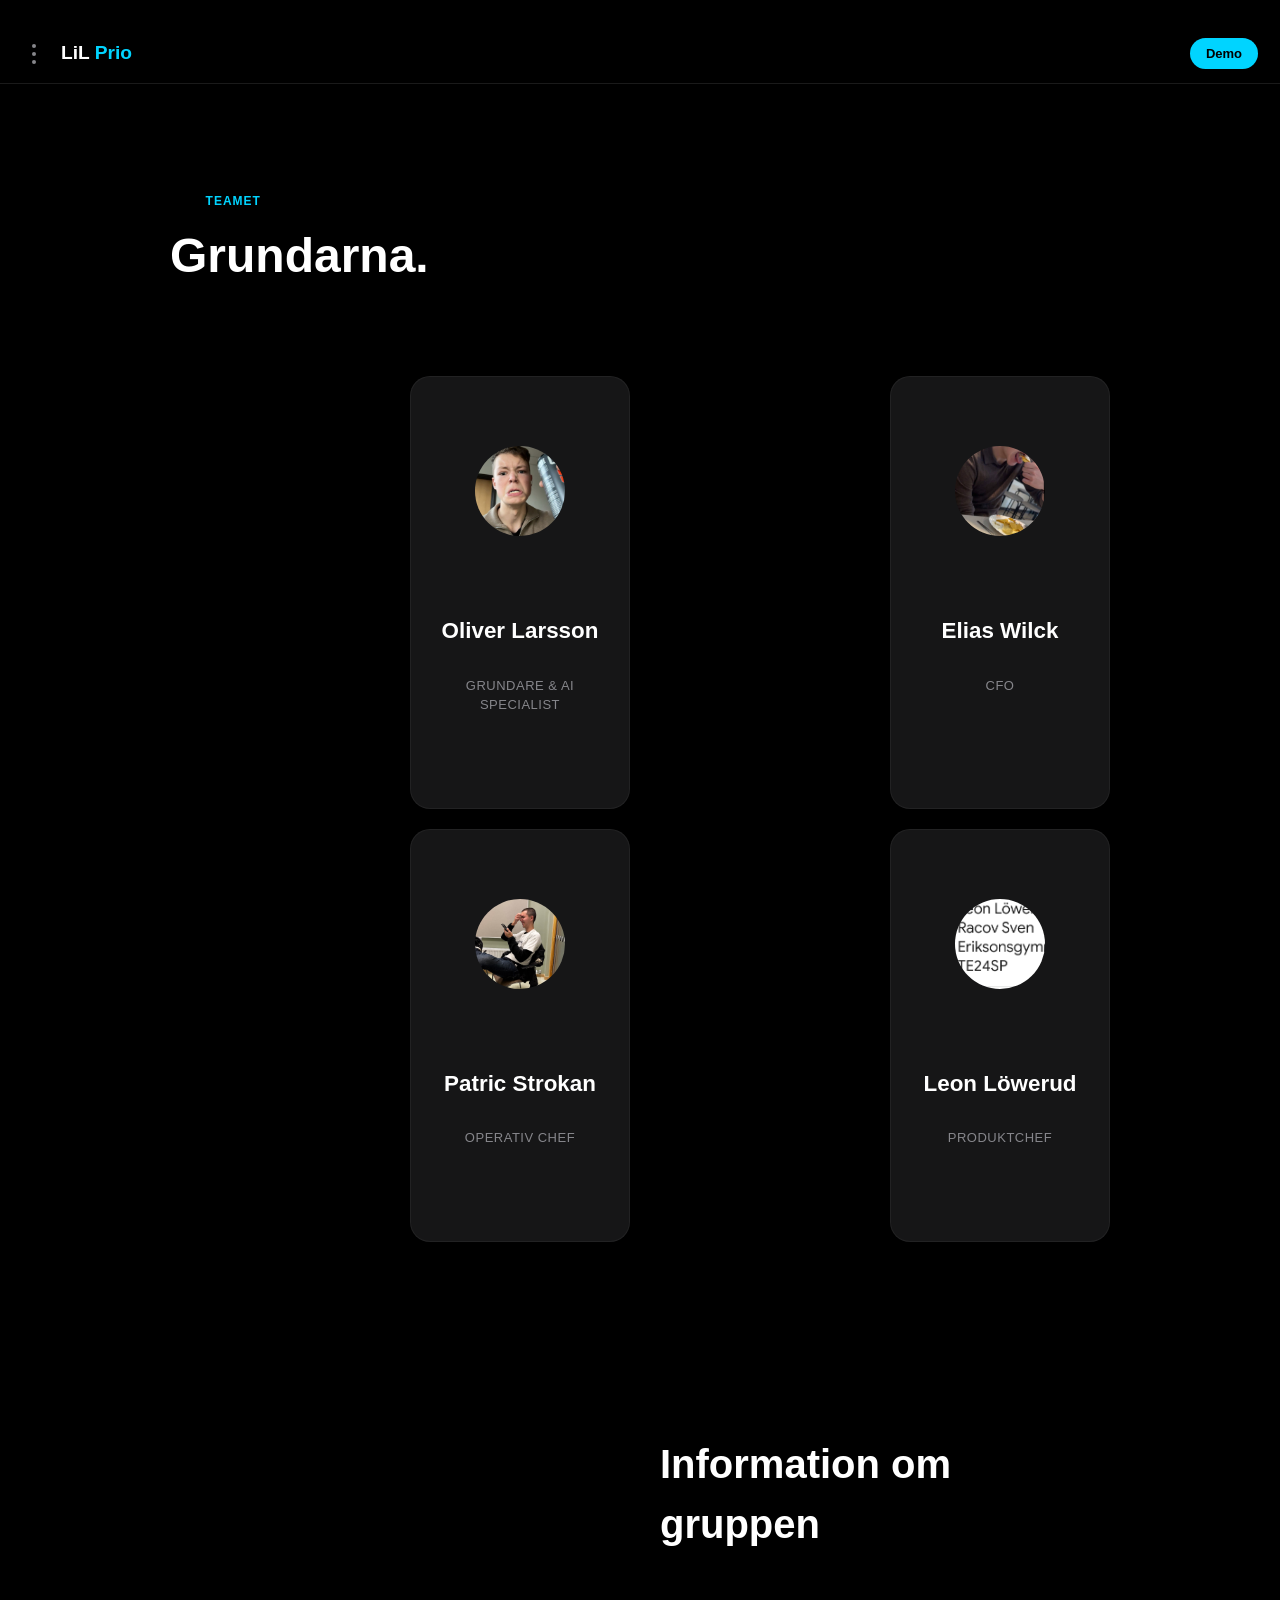
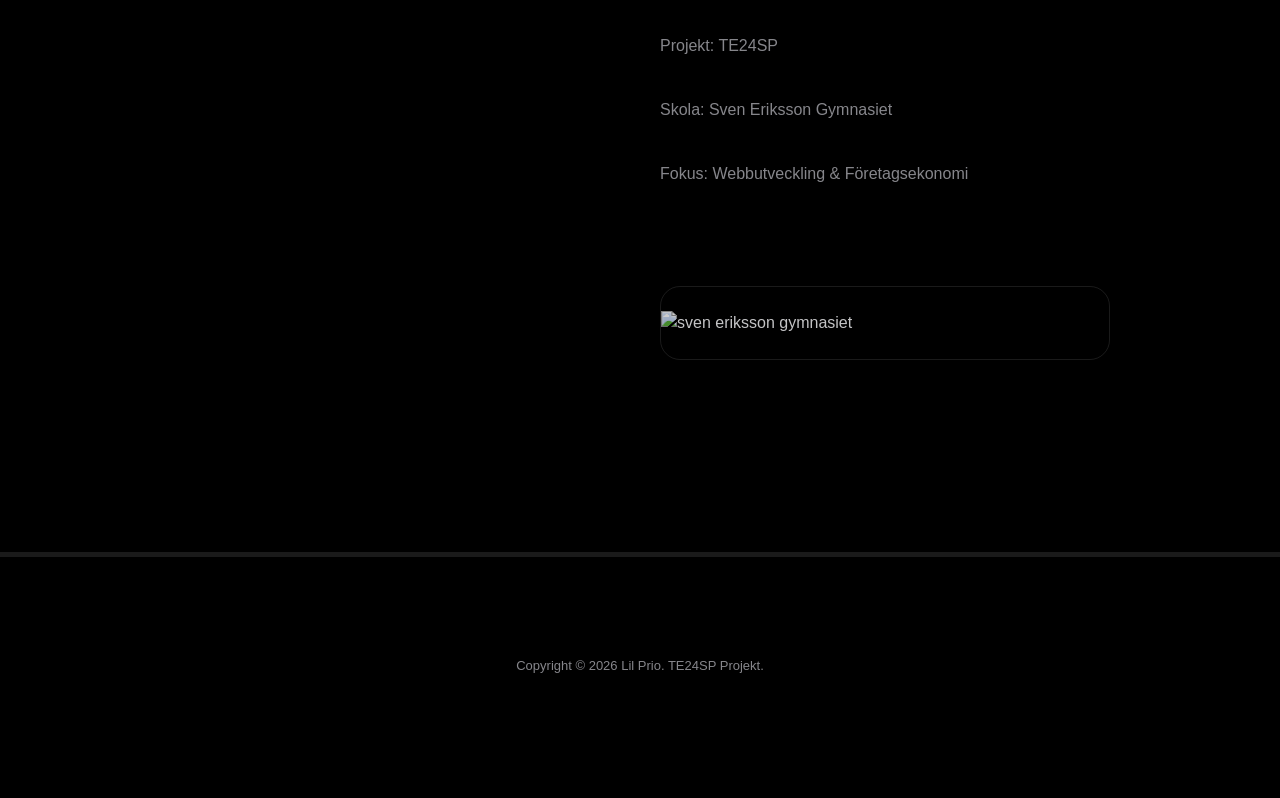
==== teamet.html @ 3615b853 "Add files via upload" ====
<!DOCTYPE html>	
<html lang="sv">
<head>
    <meta charset="UTF-8">
    <meta name="viewport" content="width=device-width, initial-scale=1.0">
    <title>Grundare  lil prio</title>
    <link rel="stylesheet" href="style.css">
</head>
<body>

<header>
    <div class="header-left">
        
        <div class="menu-container">
            <button class="dots-button" onclick="toggleMenu()">
                <span></span>
                <span></span>
                <span></span>
            </button>
            <ul class="dropdown-content" id="dropdownMenu">
                <li><a href="index.html">Hem</a></li>
                <li><a href="teamet.html">Teamet</a></li>
                </ul>
        </div>

        <div class="logo">LiL <span>Prio</span></div>
    </div>

    <a href="boka.html" class="nav-cta">Demo</a>
</header>

    <main class="container">
        <span class="badge">Teamet</span>
        <h1 class="main-title">Grundarna.</h1>

        <div class="founder-grid">
            
            <div class="founder-card">
                <div class="avatar"><img src="oliver.jpg" alt="Oliver Larsson"></div>
                <div class="founder-text">
                    <h1>Oliver Larsson</h1>
                    <p>Grundare & Ai specialist</p>
                </div>
            </div>

            <div class="founder-card">
                <div class="avatar"><img src="unnamed.jpg" alt="Elias Wilck"></div>
                <div class="founder-text">
                    <h1>Elias Wilck</h1>
                    <p>CFO</p>
                </div>
            </div>

            <div class="founder-card">
                <div class="avatar"><img src="patris.jpg" alt="Patric Strokan"></div>
                <div class="founder-text">
                    <h1>Patric Strokan</h1>
                    <p>Operativ Chef</p>
                </div>
            </div>

            <div class="founder-card">
                <div class="avatar"><img src="z.png" alt="Leon Löwerud"></div>
                <div class="founder-text">
                    <h1>Leon Löwerud</h1>
                    <p>Produktchef</p>
                </div>
            </div>

        </div>

        <section class="school-section">
            <div class="school-info">
                <h2>Information om gruppen</h2>
                <ul class="school-list">
                    <li>Projekt: TE24SP</li>
                    <li>Skola: Sven Eriksson Gymnasiet</li>
                    <li>Fokus: Webbutveckling & Företagsekonomi</li>
                </ul>
            </div>
            <div class="school-image-box">
                <img src="https://www.boras.se/images/18.4cfafd0a18c8ac9090643bf/1703163752120/(2)%20SE_fasad_890.jpg" alt="sven eriksson gymnasiet">
            </div>
        </section>
    </main>

    <footer>
        <div class="footer-content">
            <p>Copyright &copy; 2026 Lil Prio. TE24SP Projekt.</p>
        </div>
    </footer>

    <script>
        function toggleMenu() {
            document.getElementById("popup-menu").classList.toggle("show");
        }

        window.onclick = function(event) {
            if (!event.target.matches('.dots-button') && !event.target.parentElement.matches('.dots-button')) {
                var dropdowns = document.getElementsByClassName("dropdown-content");
                for (var i = 0; i < dropdowns.length; i++) {
                    var openDropdown = dropdowns[i];
                    if (openDropdown.classList.contains('show')) {
                        openDropdown.classList.remove('show');
                    }
                }
            }
        }
    </script>
	
</body>
</html>
---- style.css ----
/* --- 1. GRUNDINSTÄLLNINGAR --- */
* {
    margin: 0;
    padding: 0;
    box-sizing: border-box;
    -webkit-font-smoothing: antialiased;
}

body {
    font-family: -apple-system, BlinkMacSystemFont, "Segoe UI", Roboto, Helvetica, Arial, sans-serif;
    background-color: #000000;
    color: #f5f5f7;
    line-height: 1.5;
}

/* --- 2. HEADER & NAVIGERING --- */
header {
    background-color: rgba(0, 0, 0, 0.8);
    backdrop-filter: saturate(180%) blur(20px);
    position: sticky;
    top: 0;
    z-index: 9999;
    padding: 0 22px;
    height: 60px; 
    display: flex;
    align-items: center;
    justify-content: space-between;
    border-bottom: 1px solid rgba(255, 255, 255, 0.1);
}

.header-left {
    display: flex;
    align-items: center;
    gap: 15px; 
}

.logo {
    font-weight: 600;
    font-size: 1.2rem;
    color: #ffffff;
}

.logo span {
    color: #00d4ff;
}

.nav-cta {
    background: #00d4ff;
    color: #000;
    padding: 6px 16px;
    border-radius: 980px;
    font-size: 13px;
    text-decoration: none;
    font-weight: 600;
    transition: transform 0.2s, background 0.2s;
}

.nav-cta:hover {
    transform: scale(1.05);
    background: #00b8e6;
}

/* --- 3. POPUP-MENY (KEBAB MENY) --- */
.menu-container {
    position: relative;
    margin: 0;
}

.dots-button {
    background: none;
    border: none;
    cursor: pointer;
    display: flex;
    flex-direction: column;
    gap: 4px;
    padding: 10px;
    outline: none;
}

.dots-button span {
    width: 4px;
    height: 4px;
    background-color: #86868b;
    border-radius: 50%;
    transition: background-color 0.2s, transform 0.2s;
}

.dots-button:hover span {
    background-color: #00d4ff;
    transform: scale(1.2);
}

.dropdown-content {
    display: none;
    position: absolute;
    left: 0;
    top: 45px;
    background-color: #1c1c1e;
    min-width: 180px;
    border-radius: 14px;
    border: 1px solid rgba(255, 255, 255, 0.1);
    box-shadow: 0 10px 40px rgba(0, 0, 0, 0.6);
    z-index: 10000;
    overflow: hidden;
}

.dropdown-content li {
    list-style: none;
}

.dropdown-content a {
    color: #f5f5f7;
    padding: 14px 20px;
    text-decoration: none;
    display: block;
    font-size: 14px;
    text-align: left;
    transition: background 0.2s;
}

.dropdown-content a:hover {
    background-color: rgba(255, 255, 255, 0.05);
    color: #00d4ff;
}

.show {
    display: block !important;
    animation: fadeIn 0.2s ease-out;
}

@keyframes fadeIn {
    from { opacity: 0; transform: translateY(-10px); }
    to { opacity: 1; transform: translateY(0); }
}

/* --- 4. LAYOUT OCH SEKTIONER --- */
.container {
    max-width: 980px;
    margin: 0 auto;
    padding: 80px 20px;
}

.hero-medical {
    background: linear-gradient(rgba(0, 0, 0, 0.7), rgba(0, 0, 0, 0.7)), 
                url('https://images.unsplash.com/photo-1516549655169-df83a0774514?q=80&w=2070&auto=format&fit=crop');
    background-size: cover;
    background-position: center;
    height: 80vh;
    display: flex;
    align-items: center;
    justify-content: center;
    text-align: center;
    padding: 0 20px;
}

.hero-medical h1 {
    color: #ffffff; 
    font-size: 64px;
    text-shadow: 0 4px 20px rgba(0,0,0,0.4);
    line-height: 1.1;
    margin-bottom: 20px;
}

.slogan {
    font-size: 18px;
    color: #f5f5f7;
    max-width: 600px;
    margin: 0 auto;
}

h2 {
    font-size: 40px;
    color: #ffffff;
    margin-bottom: 50px;
    text-align: center;
}

.badge {
    font-size: 12px;
    font-weight: 600;
    color: #00d4ff;
    text-transform: uppercase;
    letter-spacing: 1px;
    margin-bottom: 10px;
    display: inline-block;
}

/* --- 5. KORT OCH GRID (Affärsmodell etc) --- */
.function-grid {
    display: grid;
    grid-template-columns: repeat(auto-fit, minmax(300px, 1fr));
    gap: 25px;
}

.func-card, .apple-box {
    background: #161617;
    padding: 40px;
    border-radius: 20px;
    border: 3px solid rgba(255, 255, 255, 0.1);
    transition: transform 0.5s ease;
}

.func-card:hover {
    transform: scale(1.05);
}

.func-card h3 {
    font-size: 24px;
    color: #ffffff;
    margin-bottom: 15px;
}

.apple-box h2 {
    text-align: left;
    margin-bottom: 20px;
}

/* --- 6. GRUNDARSIDAN --- */
.main-title {
    margin-bottom: 60px;
    text-align: left;
    color: #fff;
    font-size: 48px;
}

.founder-grid {
    display: grid;
    grid-template-columns: repeat(auto-fit, minmax(220px, 1fr));
    gap: 20px;
}

.founder-card {
    display: flex;
    flex-direction: column; /* Ändrat till column för att stapla bilden ovanför texten */
    align-items: center;    /* Centrerar innehållet horisontellt */
    text-align: center;     /* Centrerar texten */
    gap: 15px;
    background: #161617;
    padding: 30px 20px;
    border-radius: 20px;
    border: 1px solid rgba(255, 255, 255, 0.05);
    transition: transform 0.3s ease;
}

.founder-card:hover {
    transform: translateY(-5px);
}

.avatar {
    width: 90px;
    height: 90px;
    background: #d2d2d7;
    border-radius: 50%;
    flex-shrink: 0;
    overflow: hidden; /* Nytt: Ser till att bilden stannar i cirkeln */
    display: flex;
    justify-content: center;
    align-items: center;
}

.avatar img {
    width: 100%;
    height: 100%;
    object-fit: cover; /* Nytt: Ser till att bilden fyller ut snyggt */
}

.founder-text h1 {
    color: #fff;
    font-size: 1.4rem;
    margin-bottom: 4px;
}

.founder-text p {
    color: #86868b;
    font-size: 13px;
    text-transform: uppercase;
    letter-spacing: 0.5px;
}

.school-section {
    margin-top: 100px;
    display: grid;
    grid-template-columns: 1fr 1fr;
    gap: 40px;
    align-items: center;
}

.school-info h2 {
    text-align: left;
    margin-bottom: 20px;
}

.school-list {
    color: #86868b;
    list-style: none;
    line-height: 2;
    padding: 0;
}

.school-image-box {
    border-radius: 20px;
    overflow: hidden;
    border: 1px solid rgba(255, 255, 255, 0.1);
}

.school-image-box img {
    width: 100%;
    display: block;
    opacity: 0.8;
}

/* --- 7. FOOTER --- */
footer {
    background: #000000;
    padding: 60px 20px;
    color: #86868b;
    font-size: 13px;
    text-align: center;
    border-top: 5px solid rgba(255, 255, 255, 0.1);
}

/* --- 8. RESPONSIVITET (För Mobiler) --- */
@media (max-width: 768px) {
    .function-grid, .founder-grid, .school-section {
        grid-template-columns: 1fr;
    }
    .hero-medical h1 {
        font-size: 40px;
    }
    .container {
        padding: 40px 20px;
    }
}


/* =============================================
   BOKA.HTML – Digital Triage Demo
   ============================================= */

.demo-main {
    display: flex;
    flex-wrap: wrap;
    justify-content: center;
    align-items: flex-start;
    padding: 32px 20px;
    gap: 20px;
    min-height: calc(100vh - 60px);
}

.chat-container {
    flex: 1 1 340px;
    max-width: 540px;
    min-width: 0;
    background: #161617;
    border-radius: 20px;
    border: 1px solid rgba(255,255,255,0.1);
    display: flex;
    flex-direction: column;
    box-shadow: 0 10px 40px rgba(0,0,0,0.6);
    overflow: hidden;
}

.chat-messages {
    flex: 1;
    min-height: 160px;
    max-height: 320px;
    overflow-y: auto;
    padding: 18px;
    display: flex;
    flex-direction: column;
    gap: 10px;
    background: #000;
    scroll-behavior: smooth;
}

.message {
    padding: 10px 14px;
    border-radius: 14px;
    max-width: 88%;
    font-size: 0.88rem;
    line-height: 1.5;
    opacity: 0;
    animation: bubbleIn .22s ease forwards;
}
@keyframes bubbleIn {
    from { opacity: 0; transform: translateY(6px); }
    to   { opacity: 1; transform: translateY(0); }
}
.message.ai {
    background: #1c1c1e;
    border: 1px solid rgba(255,255,255,0.08);
    border-bottom-left-radius: 4px;
    align-self: flex-start;
}
.message.user {
    background: #00d4ff;
    color: #000;
    font-weight: 500;
    border-bottom-right-radius: 4px;
    align-self: flex-end;
}

.loading {
    display: none;
    padding: 10px 18px;
    background: #000;
    gap: 5px;
    align-items: center;
}
.loading.active { display: flex; }
.loading-dot {
    width: 6px;
    height: 6px;
    border-radius: 50%;
    background: #00d4ff;
    animation: dotPulse 1.2s ease-in-out infinite;
}
.loading-dot:nth-child(2) { animation-delay: .2s; }
.loading-dot:nth-child(3) { animation-delay: .4s; }
@keyframes dotPulse {
    0%,80%,100% { transform: scale(.55); opacity: .3; }
    40%          { transform: scale(1);   opacity: 1; }
}

.symptom-picker {
    padding: 14px;
    background: #0a0a0a;
    border-top: 1px solid rgba(255,255,255,0.08);
    display: flex;
    flex-direction: column;
    gap: 10px;
}
.symptom-picker-label {
    font-size: 0.72rem;
    color: #86868b;
    text-transform: uppercase;
    letter-spacing: .8px;
}
.symptom-chips {
    display: flex;
    flex-wrap: wrap;
    gap: 7px;
}
.chip {
    padding: 7px 13px;
    border-radius: 980px;
    border: 1px solid rgba(255,255,255,0.12);
    background: #1c1c1e;
    color: #86868b;
    font-size: 0.82rem;
    cursor: pointer;
    user-select: none;
    transition: background .15s, border-color .15s, color .15s;
    -webkit-tap-highlight-color: transparent;
}
.chip:hover {
    background: #2a2a2e;
    border-color: rgba(255,255,255,0.2);
    color: #f5f5f7;
}
.chip.selected {
    background: rgba(0,212,255,0.15);
    border-color: #00d4ff;
    color: #00d4ff;
}

.picker-footer {
    display: flex;
    gap: 8px;
    align-items: center;
}
#extra-input {
    flex: 1;
    background: #1c1c1e;
    border: 1px solid rgba(255,255,255,0.1);
    border-radius: 10px;
    padding: 9px 12px;
    color: #f5f5f7;
    font-size: 0.85rem;
    outline: none;
    transition: border-color .2s;
    min-width: 0;
}
#extra-input:focus { border-color: #00d4ff; }
#extra-input::placeholder { color: #555; }

#send-btn {
    background: #00d4ff;
    border: none;
    padding: 9px 18px;
    border-radius: 980px;
    color: #000;
    font-weight: 700;
    font-size: 0.88rem;
    cursor: pointer;
    transition: background .2s, transform .2s, opacity .2s;
    white-space: nowrap;
    flex-shrink: 0;
}
#send-btn:hover:not(:disabled) { background: #00b8e6; transform: scale(1.04); }
#send-btn:disabled { opacity: .35; cursor: not-allowed; transform: none; }

.followup-input-area {
    display: none;
    padding: 12px 14px;
    background: #0a0a0a;
    border-top: 1px solid rgba(255,255,255,0.08);
    gap: 8px;
    align-items: center;
}
.followup-input-area.active { display: flex; }
#followup-input {
    flex: 1;
    background: #1c1c1e;
    border: 1px solid rgba(255,255,255,0.1);
    border-radius: 10px;
    padding: 9px 12px;
    color: #f5f5f7;
    font-size: 0.85rem;
    outline: none;
    transition: border-color .2s;
    min-width: 0;
}
#followup-input:focus { border-color: #00d4ff; }
#followup-btn {
    background: #00d4ff;
    border: none;
    padding: 9px 16px;
    border-radius: 980px;
    color: #000;
    font-weight: 700;
    font-size: 0.88rem;
    cursor: pointer;
    transition: background .2s, transform .2s, opacity .2s;
    white-space: nowrap;
    flex-shrink: 0;
}
#followup-btn:hover:not(:disabled) { background: #00b8e6; transform: scale(1.04); }
#followup-btn:disabled { opacity: .35; cursor: not-allowed; transform: none; }

.queue-container {
    flex: 1 1 300px;
    max-width: 480px;
    min-width: 0;
    background: #161617;
    border-radius: 20px;
    padding: 18px;
    border: 1px solid rgba(255,255,255,0.1);
    box-shadow: 0 10px 40px rgba(0,0,0,0.6);
    align-self: flex-start;
}
.queue-container.hidden  { display: none; }
.queue-container.visible { animation: slideIn .35s ease forwards; }
@keyframes slideIn {
    from { opacity: 0; transform: translateY(10px); }
    to   { opacity: 1; transform: translateY(0); }
}

.queue-title {
    color: #86868b;
    font-size: 0.7rem;
    text-transform: uppercase;
    letter-spacing: 1px;
    margin-bottom: 12px;
    display: block;
}
.queue-scroll-box {
    max-height: 400px;
    overflow-y: auto;
    scroll-behavior: smooth;
}
.queue-list { list-style: none; }

.queue-item {
    display: flex;
    flex-direction: column;
    padding: 9px 6px;
    border-bottom: 1px solid rgba(255,255,255,0.05);
    transition: background .12s;
}
.queue-item:last-child { border-bottom: none; }
.queue-item:hover { background: rgba(255,255,255,0.02); border-radius: 8px; }

.queue-item-row {
    display: flex;
    justify-content: space-between;
    align-items: center;
    gap: 8px;
}
.queue-item-label {
    font-size: 0.82rem;
    color: #d1d1d6;
    flex: 1;
    min-width: 0;
    white-space: nowrap;
    overflow: hidden;
    text-overflow: ellipsis;
}
.queue-item-actions {
    display: flex;
    align-items: center;
    gap: 6px;
    flex-shrink: 0;
}

.prio-tag {
    font-size: 0.7rem;
    font-weight: 700;
    padding: 2px 8px;
    border-radius: 980px;
    white-space: nowrap;
}
.prio-high    { background: rgba(220,60,60,0.2);   color: #ff6b6b; }
.prio-medium  { background: rgba(220,150,50,0.2);  color: #ffb84d; }
.prio-low     { background: rgba(60,160,80,0.2);   color: #5ecb7a; }
.prio-pending { background: rgba(255,255,255,0.05); color: #555; }

.toggle-symptom-btn {
    font-size: 0.68rem;
    padding: 2px 8px;
    border: 1px solid rgba(255,255,255,0.1);
    background: transparent;
    color: #86868b;
    border-radius: 980px;
    cursor: pointer;
    transition: color .15s, border-color .15s;
    white-space: nowrap;
}
.toggle-symptom-btn:hover { color: #00d4ff; border-color: #00d4ff; }

.symptom-reveal {
    display: none;
    font-size: 0.75rem;
    color: #86868b;
    margin-top: 5px;
    padding: 3px 0 2px 8px;
    border-left: 2px solid rgba(0,212,255,0.25);
    line-height: 1.4;
}
.symptom-reveal.open { display: block; animation: revealIn .16s ease; }
@keyframes revealIn {
    from { opacity: 0; transform: translateY(-3px); }
    to   { opacity: 1; transform: translateY(0); }
}

.user-highlight {
    background: rgba(0,212,255,0.06);
    border-left: 3px solid #00d4ff;
    border-radius: 6px;
}
.user-highlight .queue-item-label { color: #00d4ff; font-weight: 600; }
.user-highlight .symptom-reveal   { border-left-color: #00d4ff; color: #5bb8cc; }

::-webkit-scrollbar             { width: 4px; }
::-webkit-scrollbar-track       { background: transparent; }
::-webkit-scrollbar-thumb       { background: #2e2e35; border-radius: 10px; }
::-webkit
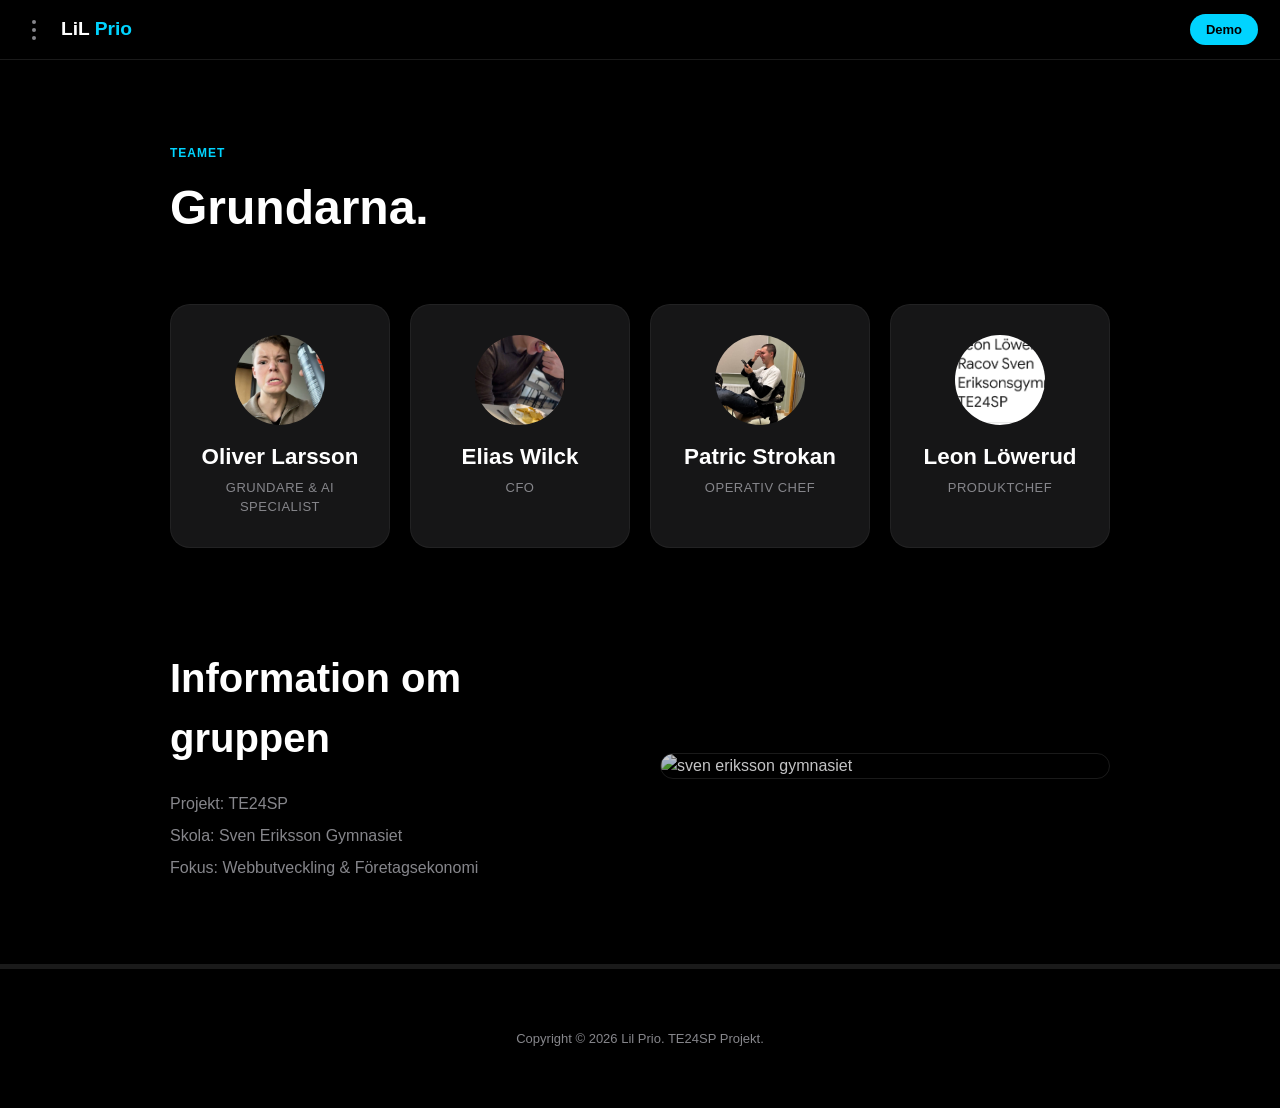
==== commit a7ffa6d7: "Refactor teamet.html for improved structure and accessibility Updated the teamet.html file to enhanc" ====
--- a/teamet.html
+++ b/teamet.html
@@ -1,112 +1,114 @@
 <!DOCTYPE html>	
 <html lang="sv">
 <head>
-    <meta charset="UTF-8">
-    <meta name="viewport" content="width=device-width, initial-scale=1.0">
-    <title>Grundare  lil prio</title>
-    <link rel="stylesheet" href="style.css">
+    <meta charset="UTF-8">
+    <meta name="viewport" content="width=device-width, initial-scale=1.0">
+    <title>Teamet | LiL Prio</title>
+    <link rel="stylesheet" href="style.css">
 </head>
 <body>
 
-<header>
-    <div class="header-left">
-        
-        <div class="menu-container">
-            <button class="dots-button" onclick="toggleMenu()">
-                <span></span>
-                <span></span>
-                <span></span>
-            </button>
-            <ul class="dropdown-content" id="dropdownMenu">
-                <li><a href="index.html">Hem</a></li>
-                <li><a href="teamet.html">Teamet</a></li>
+    <header>
+        <div class="header-left">
+            <div class="menu-container">
+                <button class="dots-button" onclick="toggleMenu()" aria-label="Meny">
+                    <span></span>
+                    <span></span>
+                    <span></span>
+                </button>
+
+                <ul id="popup-menu" class="dropdown-content">
+                    <li><a href="index.html">Hem</a></li>
+                    <li><a href="index.html#market">Affärsmodell</a></li>
+                    <li><a href="planer.html">Vår Strategi</a></li>
+                    <li><a href="teamet.html">Teamet</a></li>
                 </ul>
+            </div>
+
+            <div class="logo">LiL <span>Prio</span></div>
         </div>
 
-        <div class="logo">LiL <span>Prio</span></div>
-    </div>
+        <a href="boka.html" class="nav-cta">Demo</a>
+    </header>
 
-    <a href="boka.html" class="nav-cta">Demo</a>
-</header>
+    <main class="container">
+        <span class="badge">Teamet</span>
+        <h1 class="main-title">Grundarna.</h1>
 
-    <main class="container">
-        <span class="badge">Teamet</span>
-        <h1 class="main-title">Grundarna.</h1>
+        <div class="founder-grid">
+            
+            <div class="founder-card">
+                <div class="avatar"><img src="oliver.jpg" alt="Oliver Larsson"></div>
+                <div class="founder-text">
+                    <h1>Oliver Larsson</h1>
+                    <p>Grundare & Ai specialist</p>
+                </div>
+            </div>
 
-        <div class="founder-grid">
-            
-            <div class="founder-card">
-                <div class="avatar"><img src="oliver.jpg" alt="Oliver Larsson"></div>
-                <div class="founder-text">
-                    <h1>Oliver Larsson</h1>
-                    <p>Grundare & Ai specialist</p>
-                </div>
-            </div>
+            <div class="founder-card">
+                <div class="avatar"><img src="unnamed.jpg" alt="Elias Wilck"></div>
+                <div class="founder-text">
+                    <h1>Elias Wilck</h1>
+                    <p>CFO</p>
+                </div>
+            </div>
 
-            <div class="founder-card">
-                <div class="avatar"><img src="unnamed.jpg" alt="Elias Wilck"></div>
-                <div class="founder-text">
-                    <h1>Elias Wilck</h1>
-                    <p>CFO</p>
-                </div>
-            </div>
+            <div class="founder-card">
+                <div class="avatar"><img src="patris.jpg" alt="Patric Strokan"></div>
+                <div class="founder-text">
+                    <h1>Patric Strokan</h1>
+                    <p>Operativ Chef</p>
+                </div>
+            </div>
 
-            <div class="founder-card">
-                <div class="avatar"><img src="patris.jpg" alt="Patric Strokan"></div>
-                <div class="founder-text">
-                    <h1>Patric Strokan</h1>
-                    <p>Operativ Chef</p>
-                </div>
-            </div>
+            <div class="founder-card">
+                <div class="avatar"><img src="z.png" alt="Leon Löwerud"></div>
+                <div class="founder-text">
+                    <h1>Leon Löwerud</h1>
+                    <p>Produktchef</p>
+                </div>
+            </div>
 
-            <div class="founder-card">
-                <div class="avatar"><img src="z.png" alt="Leon Löwerud"></div>
-                <div class="founder-text">
-                    <h1>Leon Löwerud</h1>
-                    <p>Produktchef</p>
-                </div>
-            </div>
+        </div>
 
-        </div>
+        <section class="school-section">
+            <div class="school-info">
+                <h2>Information om gruppen</h2>
+                <ul class="school-list">
+                    <li>Projekt: TE24SP</li>
+                    <li>Skola: Sven Eriksson Gymnasiet</li>
+                    <li>Fokus: Webbutveckling & Företagsekonomi</li>
+                </ul>
+            </div>
+            <div class="school-image-box">
+                <img src="https://www.boras.se/images/18.4cfafd0a18c8ac9090643bf/1703163752120/(2)%20SE_fasad_890.jpg" alt="sven eriksson gymnasiet">
+            </div>
+        </section>
+    </main>
 
-        <section class="school-section">
-            <div class="school-info">
-                <h2>Information om gruppen</h2>
-                <ul class="school-list">
-                    <li>Projekt: TE24SP</li>
-                    <li>Skola: Sven Eriksson Gymnasiet</li>
-                    <li>Fokus: Webbutveckling & Företagsekonomi</li>
-                </ul>
-            </div>
-            <div class="school-image-box">
-                <img src="https://www.boras.se/images/18.4cfafd0a18c8ac9090643bf/1703163752120/(2)%20SE_fasad_890.jpg" alt="sven eriksson gymnasiet">
-            </div>
-        </section>
-    </main>
+    <footer>
+        <div class="footer-content">
+            <p>Copyright &copy; 2026 Lil Prio. TE24SP Projekt.</p>
+        </div>
+    </footer>
 
-    <footer>
-        <div class="footer-content">
-            <p>Copyright &copy; 2026 Lil Prio. TE24SP Projekt.</p>
-        </div>
-    </footer>
+    <script>
+        function toggleMenu() {
+            document.getElementById("popup-menu").classList.toggle("show");
+        }
 
-    <script>
-        function toggleMenu() {
-            document.getElementById("popup-menu").classList.toggle("show");
-        }
-
-        window.onclick = function(event) {
-            if (!event.target.matches('.dots-button') && !event.target.parentElement.matches('.dots-button')) {
-                var dropdowns = document.getElementsByClassName("dropdown-content");
-                for (var i = 0; i < dropdowns.length; i++) {
-                    var openDropdown = dropdowns[i];
-                    if (openDropdown.classList.contains('show')) {
-                        openDropdown.classList.remove('show');
-                    }
-                }
-            }
-        }
-    </script>
+        window.onclick = function(event) {
+            if (!event.target.matches('.dots-button') && !event.target.parentElement.matches('.dots-button')) {
+                var dropdowns = document.getElementsByClassName("dropdown-content");
+                for (var i = 0; i < dropdowns.length; i++) {
+                    var openDropdown = dropdowns[i];
+                    if (openDropdown.classList.contains('show')) {
+                        openDropdown.classList.remove('show');
+                    }
+                }
+            }
+        }
+    </script>
 	
 </body>
 </html>
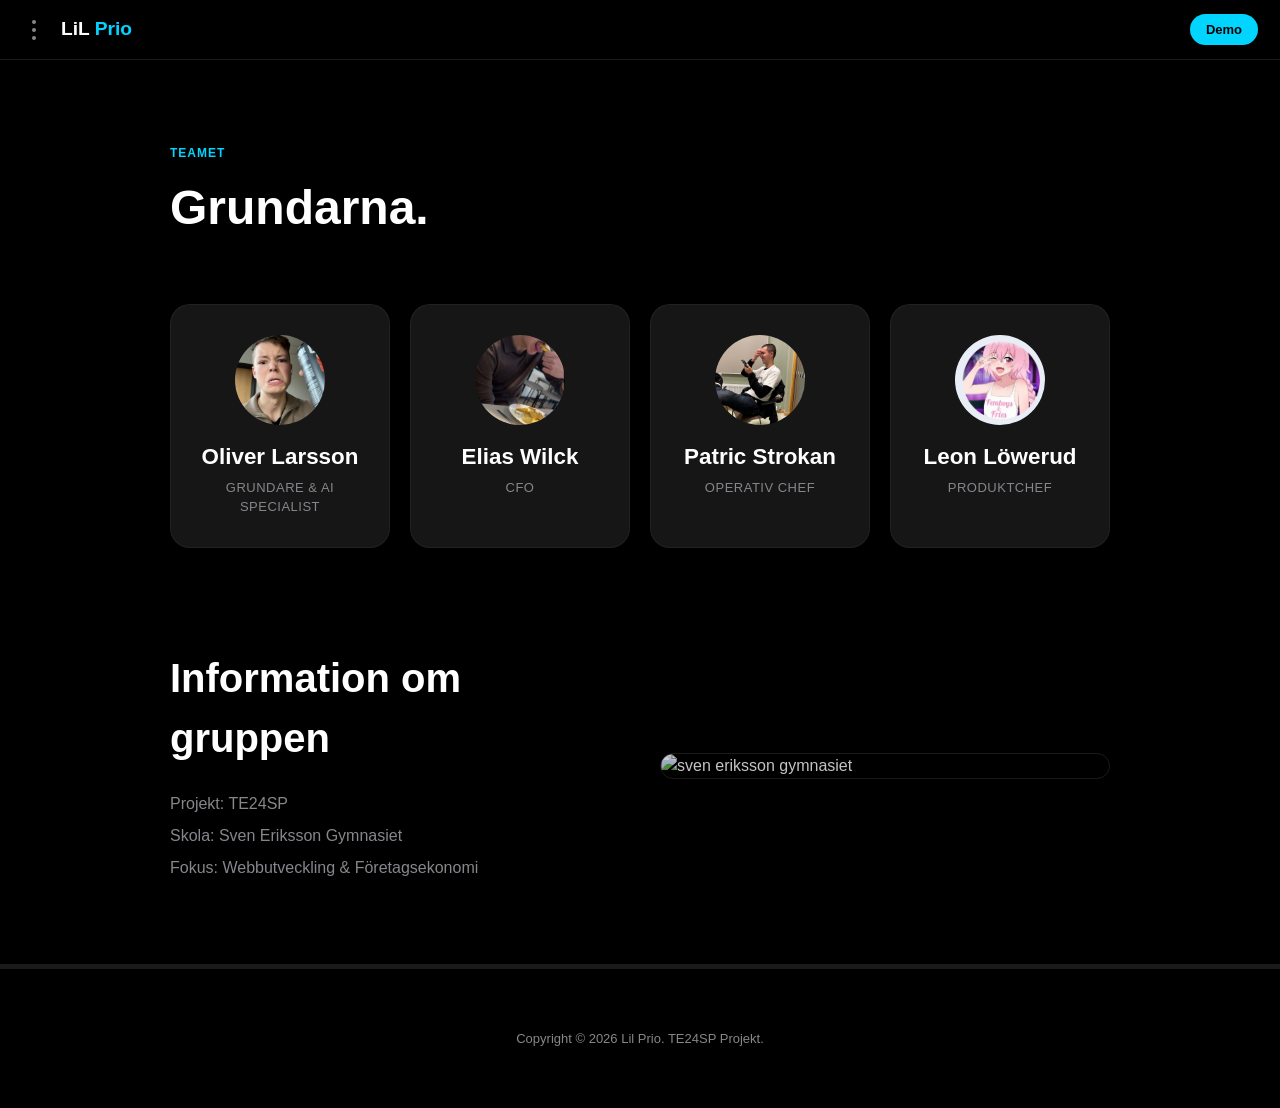
==== commit f5b63ece: "Fix HTML encoding issues in teamet.html" ====
--- a/teamet.html
+++ b/teamet.html
@@ -62,7 +62,7 @@
             </div>
 
             <div class="founder-card">
-                <div class="avatar"><img src="z.png" alt="Leon Löwerud"></div>
+                <div class="avatar"><img src="ze.png" alt="Leon Löwerud"></div>
                 <div class="founder-text">
                     <h1>Leon Löwerud</h1>
                     <p>Produktchef</p>
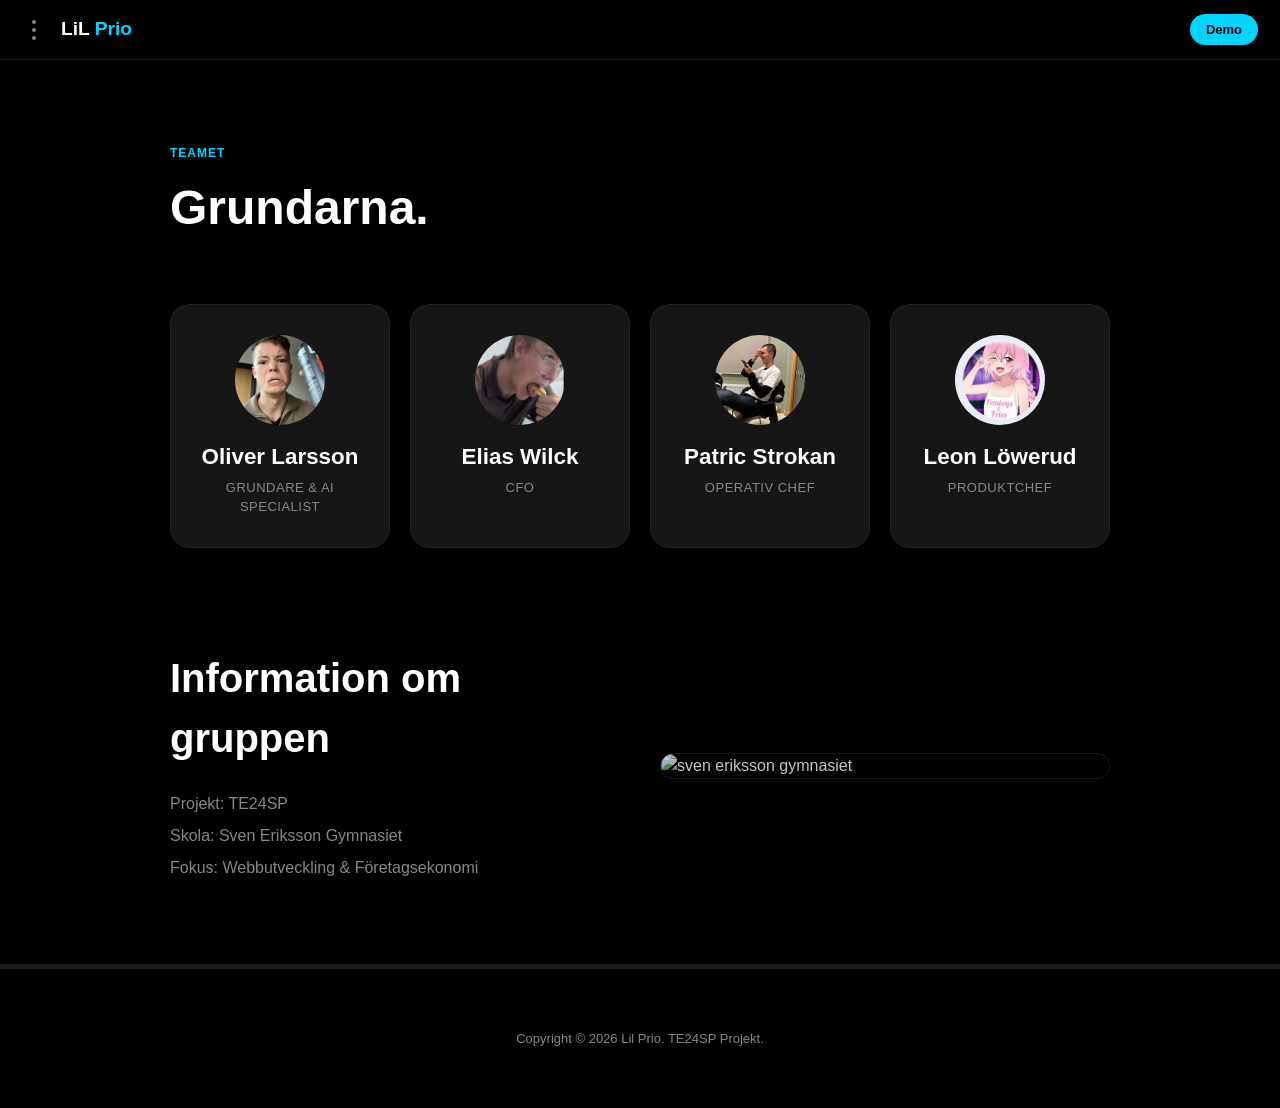
==== commit b808bced: "Fix HTML structure and update founder images Updated founder images and fixed HTML structure." ====
--- a/teamet.html
+++ b/teamet.html
@@ -46,7 +46,7 @@
             </div>
 
             <div class="founder-card">
-                <div class="avatar"><img src="unnamed.jpg" alt="Elias Wilck"></div>
+                <div class="avatar"><img src="unname.jpg" alt="Elias Wilck"></div>
                 <div class="founder-text">
                     <h1>Elias Wilck</h1>
                     <p>CFO</p>
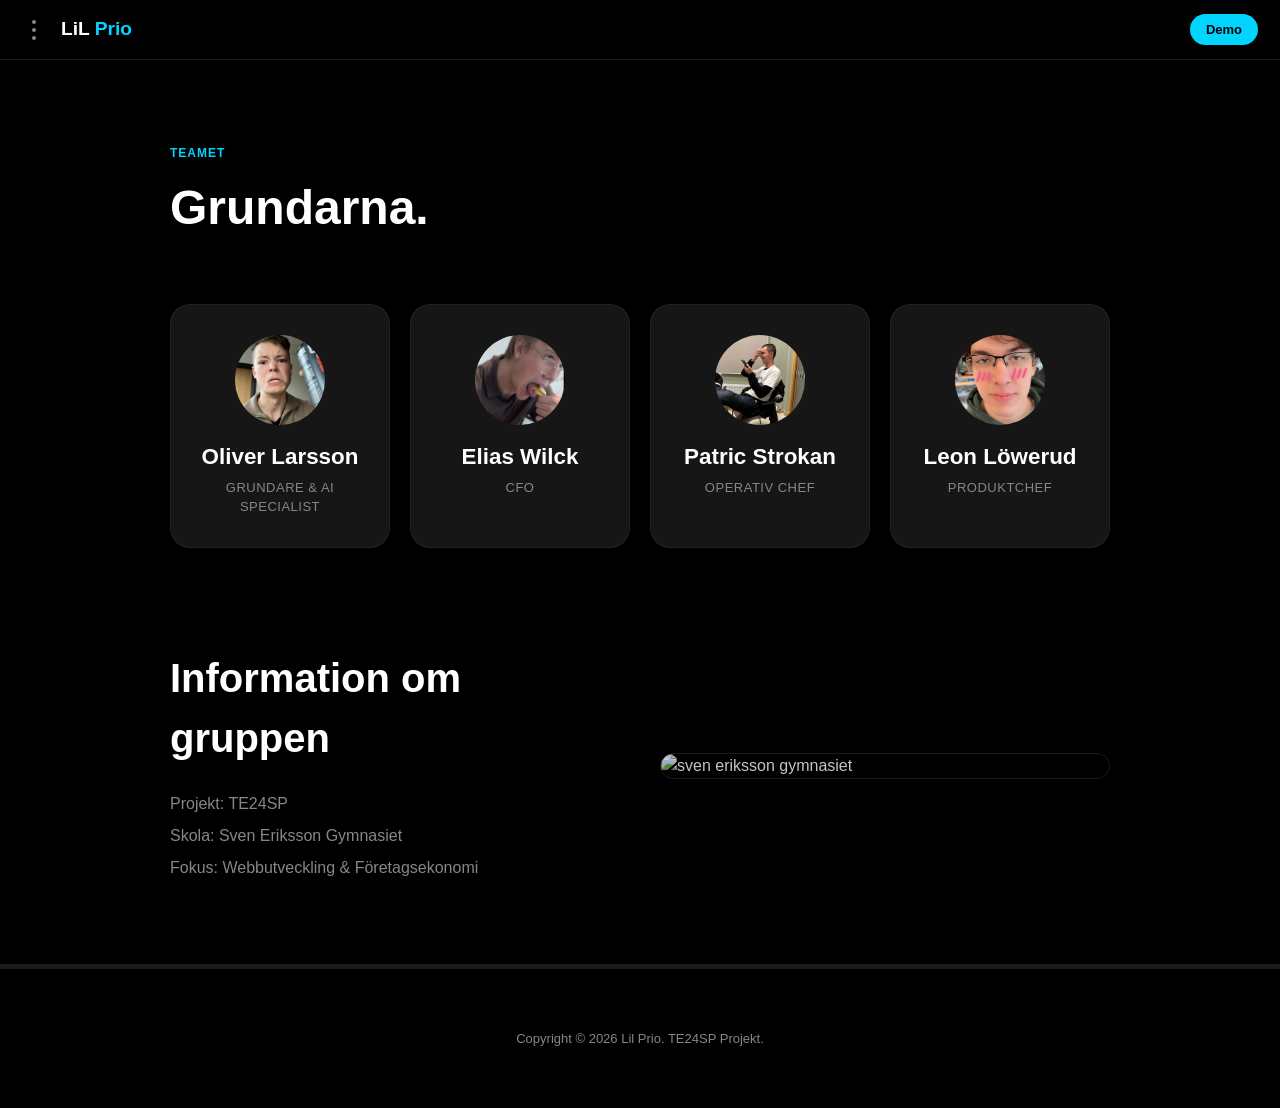
==== commit 5a4ef920: "Update teamet.html with new founder image" ====
--- a/teamet.html
+++ b/teamet.html
@@ -62,7 +62,7 @@
             </div>
 
             <div class="founder-card">
-                <div class="avatar"><img src="ze.png" alt="Leon Löwerud"></div>
+                <div class="avatar"><img src="GG.jpeg" alt="Leon Löwerud"></div>
                 <div class="founder-text">
                     <h1>Leon Löwerud</h1>
                     <p>Produktchef</p>
